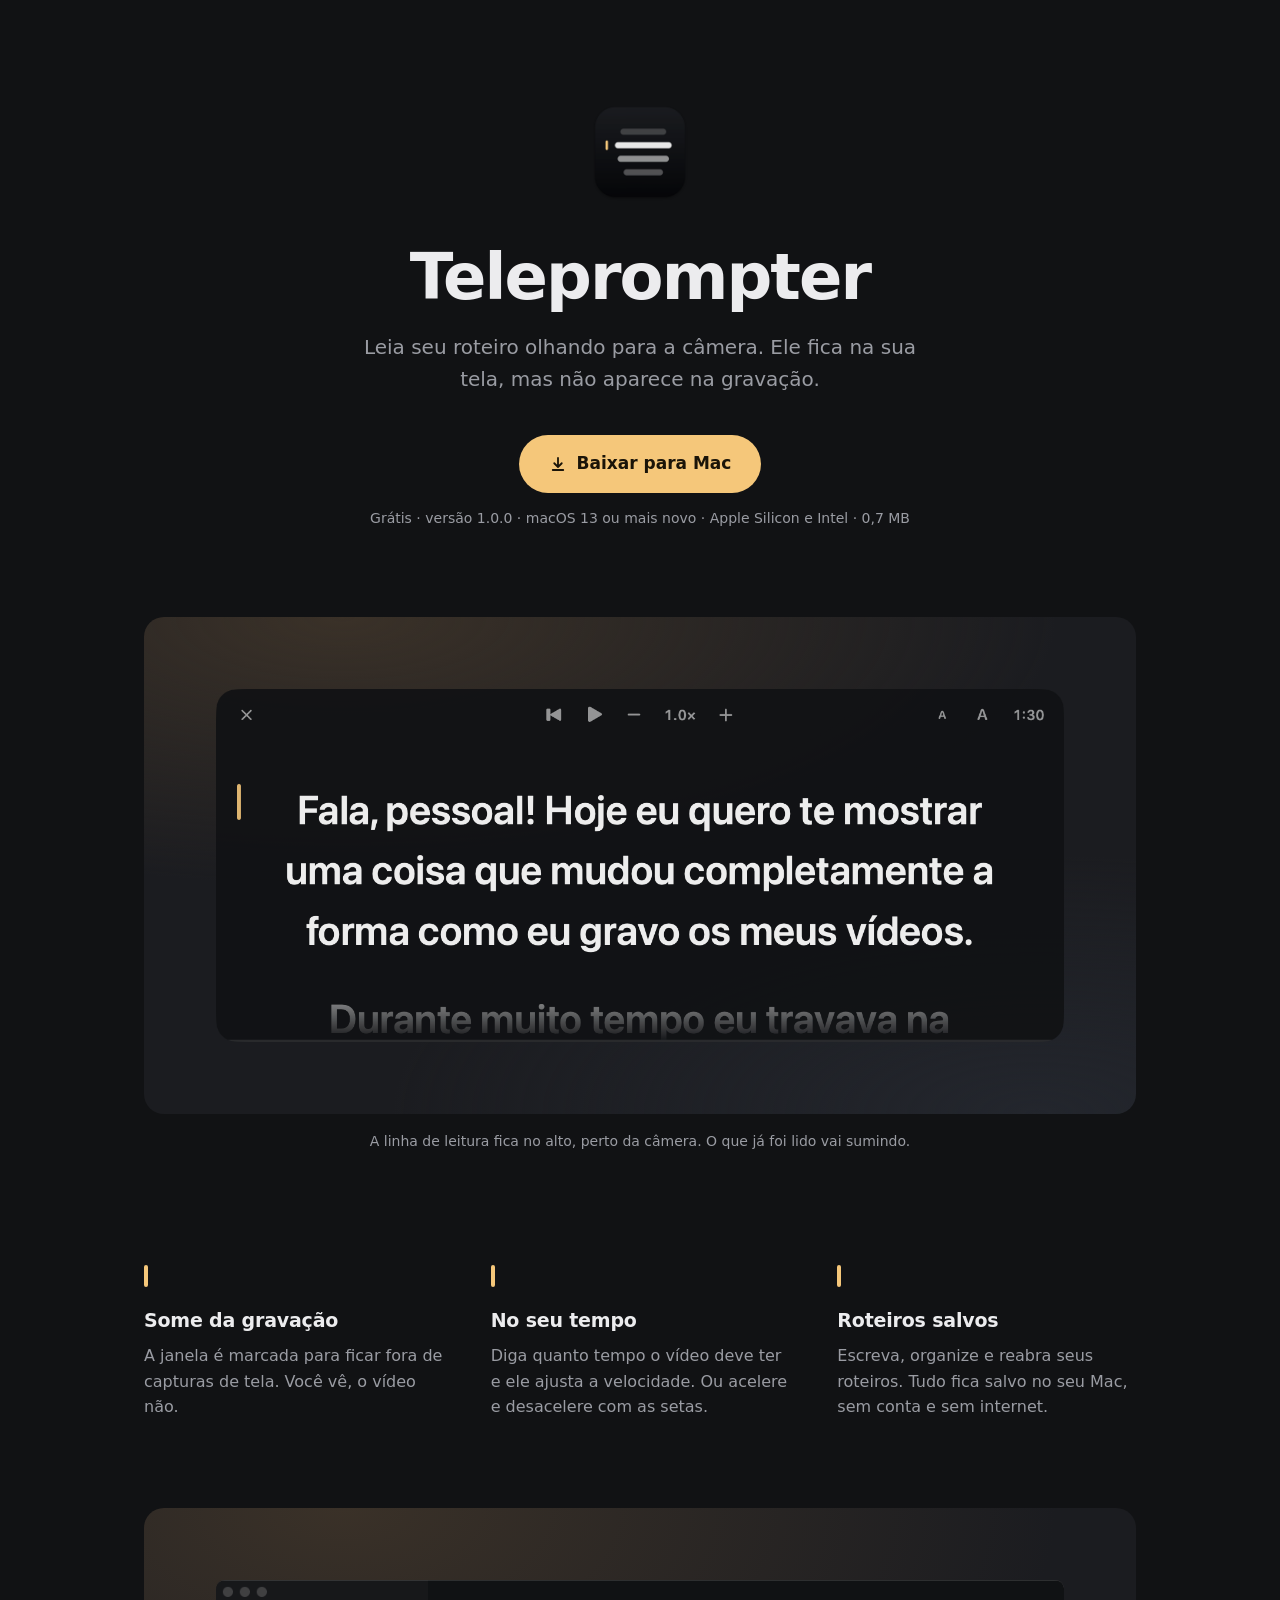
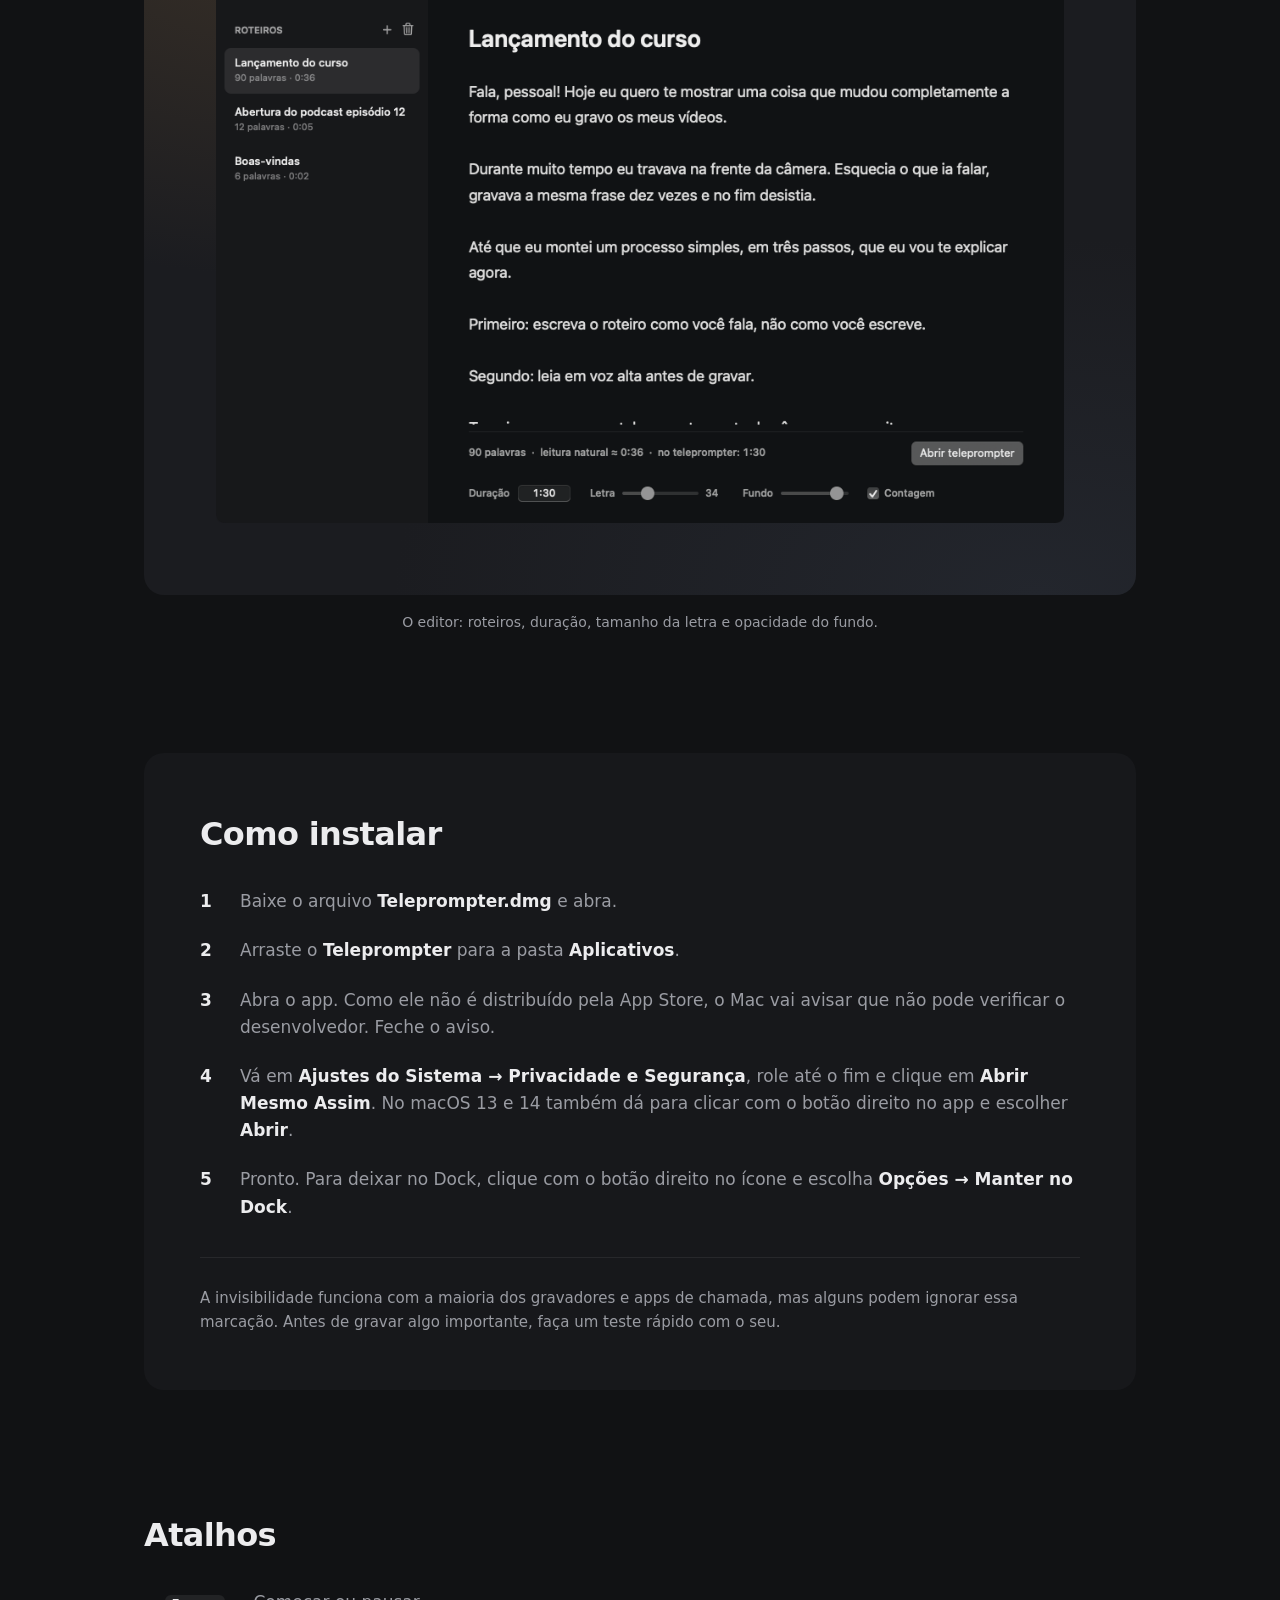
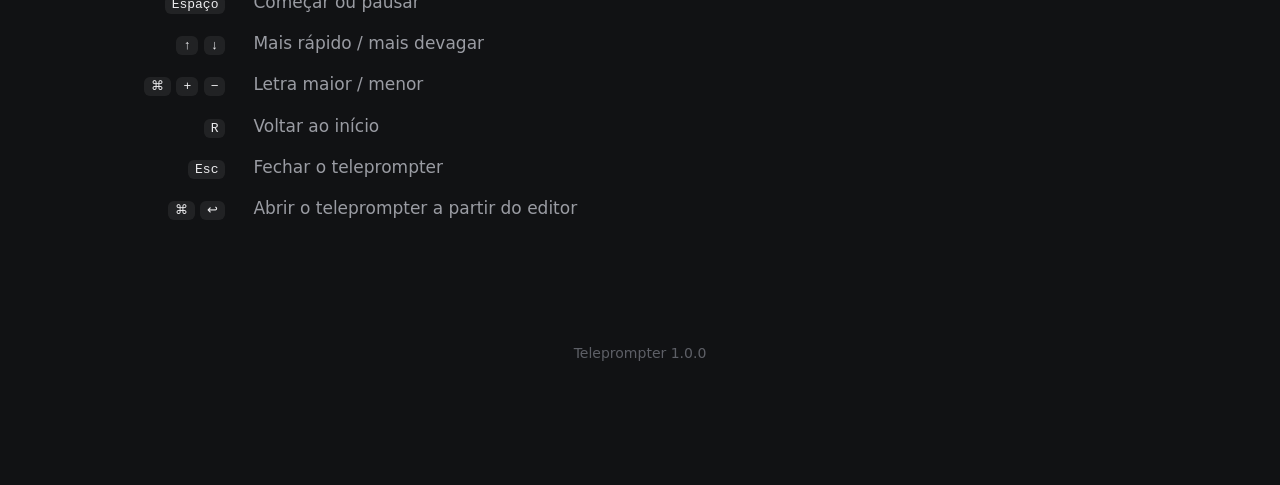
==== index.html @ ff41365c "Página de download v1.0.0" ====
<!doctype html>
<html lang="pt-BR">
<head>
<meta charset="utf-8">
<meta name="viewport" content="width=device-width, initial-scale=1">
<title>Teleprompter para Mac</title>
<meta name="description" content="Leia seu roteiro olhando para a câmera. Fica na sua tela e não aparece na gravação.">
<meta property="og:title" content="Teleprompter para Mac">
<meta property="og:description" content="Leia seu roteiro olhando para a câmera. Fica na sua tela e não aparece na gravação.">
<meta property="og:image" content="assets/teleprompter.png">
<link rel="icon" href="assets/icon.png">
<style>
  :root {
    --bg: #111214;
    --surface: #17181b;
    --text: #ececee;
    --muted: #9a9ca3;
    --faint: rgba(255,255,255,.07);
    --amber: #f5c77a;
    --radius: 20px;
  }
  * { box-sizing: border-box; margin: 0; }
  body {
    background: var(--bg); color: var(--text);
    font: 17px/1.6 -apple-system, BlinkMacSystemFont, "SF Pro Text", "Inter", system-ui, sans-serif;
    -webkit-font-smoothing: antialiased;
  }
  main { max-width: 1040px; margin: 0 auto; padding: 96px 24px 120px; }
  header { text-align: center; }
  header img.icon { width: 112px; height: 112px; }
  h1 { font-size: clamp(40px, 6vw, 64px); line-height: 1.05; letter-spacing: -.03em; font-weight: 700; margin-top: 28px; }
  .lead { color: var(--muted); font-size: 20px; max-width: 560px; margin: 20px auto 0; }
  .download { margin-top: 40px; display: flex; flex-direction: column; align-items: center; gap: 14px; }
  .btn {
    display: inline-flex; align-items: center; gap: 10px;
    background: var(--amber); color: #1a1408; text-decoration: none;
    font-weight: 600; font-size: 17px; padding: 15px 30px; border-radius: 999px;
    transition: transform .15s ease, opacity .15s ease;
  }
  .btn:hover { transform: translateY(-1px); opacity: .92; }
  .meta { color: var(--muted); font-size: 14px; }
  .shot { margin-top: 88px; }
  .stage {
    border-radius: var(--radius); overflow: hidden;
    padding: clamp(20px, 6vw, 72px);
    background:
      radial-gradient(120% 90% at 20% 0%, #3a3128 0%, transparent 60%),
      radial-gradient(100% 80% at 90% 100%, #23262d 0%, transparent 65%),
      #1b1c20;
  }
  .stage img { display: block; width: 100%; height: auto; }
  .caption { color: var(--muted); font-size: 14px; text-align: center; margin-top: 16px; }
  .features { display: grid; grid-template-columns: repeat(3, 1fr); gap: 48px; margin-top: 112px; }
  .features h3 { font-size: 19px; font-weight: 600; letter-spacing: -.01em; }
  .features p { color: var(--muted); margin-top: 8px; font-size: 16px; }
  .features .dot { width: 4px; height: 22px; border-radius: 2px; background: var(--amber); margin-bottom: 18px; }
  section.install { margin-top: 120px; background: var(--surface); border-radius: var(--radius); padding: 56px; }
  h2 { font-size: 32px; letter-spacing: -.02em; font-weight: 700; }
  ol { margin-top: 28px; padding-left: 0; list-style: none; counter-reset: step; display: grid; gap: 22px; }
  ol li { counter-increment: step; display: grid; grid-template-columns: 40px 1fr; color: var(--muted); }
  ol li::before { content: counter(step); color: var(--text); font-weight: 600; font-variant-numeric: tabular-nums; }
  ol li strong { color: var(--text); font-weight: 600; }
  .note { margin-top: 36px; padding-top: 28px; border-top: 1px solid var(--faint); color: var(--muted); font-size: 15px; }
  kbd { font: 13px ui-monospace, SFMono-Regular, Menlo, monospace; background: var(--faint); padding: 2px 7px; border-radius: 6px; color: var(--text); }
  .keys { margin-top: 120px; }
  .keys dl { margin-top: 28px; display: grid; grid-template-columns: max-content 1fr; gap: 14px 28px; color: var(--muted); }
  .keys dt { text-align: right; }
  footer { margin-top: 120px; text-align: center; color: #5d5f66; font-size: 14px; }
  @media (max-width: 760px) {
    main { padding: 64px 16px 80px; }
    .features { grid-template-columns: 1fr; gap: 36px; margin-top: 80px; }
    section.install { padding: 32px 24px; margin-top: 80px; }
    .shot { margin-top: 64px; }
  }
</style>
</head>
<body>
<main>
  <header>
    <img class="icon" src="assets/icon.png" alt="">
    <h1>Teleprompter</h1>
    <p class="lead">Leia seu roteiro olhando para a câmera. Ele fica na sua tela, mas não aparece na gravação.</p>
    <div class="download">
      <a class="btn" href="https://github.com/owesleycampos/teleprompter/releases/latest/download/Teleprompter.dmg">
        <svg width="18" height="18" viewBox="0 0 24 24" fill="none" stroke="currentColor" stroke-width="2.4" stroke-linecap="round" stroke-linejoin="round" aria-hidden="true"><path d="M12 4v12m0 0-5-5m5 5 5-5M5 20h14"/></svg>
        Baixar para Mac
      </a>
      <span class="meta">Grátis · versão 1.0.0 · macOS 13 ou mais novo · Apple Silicon e Intel · 0,7 MB</span>
    </div>
  </header>

  <div class="shot">
    <div class="stage"><img src="assets/teleprompter.png" alt="Janela do teleprompter mostrando o roteiro com a linha de leitura em destaque"></div>
    <p class="caption">A linha de leitura fica no alto, perto da câmera. O que já foi lido vai sumindo.</p>
  </div>

  <div class="features">
    <div><div class="dot"></div><h3>Some da gravação</h3><p>A janela é marcada para ficar fora de capturas de tela. Você vê, o vídeo não.</p></div>
    <div><div class="dot"></div><h3>No seu tempo</h3><p>Diga quanto tempo o vídeo deve ter e ele ajusta a velocidade. Ou acelere e desacelere com as setas.</p></div>
    <div><div class="dot"></div><h3>Roteiros salvos</h3><p>Escreva, organize e reabra seus roteiros. Tudo fica salvo no seu Mac, sem conta e sem internet.</p></div>
  </div>

  <div class="shot">
    <div class="stage"><img src="assets/editor.png" alt="Editor de roteiros com lista à esquerda e texto no centro"></div>
    <p class="caption">O editor: roteiros, duração, tamanho da letra e opacidade do fundo.</p>
  </div>

  <section class="install">
    <h2>Como instalar</h2>
    <ol>
      <li><span>Baixe o arquivo <strong>Teleprompter.dmg</strong> e abra.</span></li>
      <li><span>Arraste o <strong>Teleprompter</strong> para a pasta <strong>Aplicativos</strong>.</span></li>
      <li><span>Abra o app. Como ele não é distribuído pela App Store, o Mac vai avisar que não pode verificar o desenvolvedor. Feche o aviso.</span></li>
      <li><span>Vá em <strong>Ajustes do Sistema → Privacidade e Segurança</strong>, role até o fim e clique em <strong>Abrir Mesmo Assim</strong>. No macOS 13 e 14 também dá para clicar com o botão direito no app e escolher <strong>Abrir</strong>.</span></li>
      <li><span>Pronto. Para deixar no Dock, clique com o botão direito no ícone e escolha <strong>Opções → Manter no Dock</strong>.</span></li>
    </ol>
    <p class="note">A invisibilidade funciona com a maioria dos gravadores e apps de chamada, mas alguns podem ignorar essa marcação. Antes de gravar algo importante, faça um teste rápido com o seu.</p>
  </section>

  <section class="keys">
    <h2>Atalhos</h2>
    <dl>
      <dt><kbd>Espaço</kbd></dt><dd>Começar ou pausar</dd>
      <dt><kbd>↑</kbd> <kbd>↓</kbd></dt><dd>Mais rápido / mais devagar</dd>
      <dt><kbd>⌘</kbd> <kbd>+</kbd> <kbd>−</kbd></dt><dd>Letra maior / menor</dd>
      <dt><kbd>R</kbd></dt><dd>Voltar ao início</dd>
      <dt><kbd>Esc</kbd></dt><dd>Fechar o teleprompter</dd>
      <dt><kbd>⌘</kbd> <kbd>↩</kbd></dt><dd>Abrir o teleprompter a partir do editor</dd>
    </dl>
  </section>

  <footer>Teleprompter 1.0.0</footer>
</main>
</body>
</html>
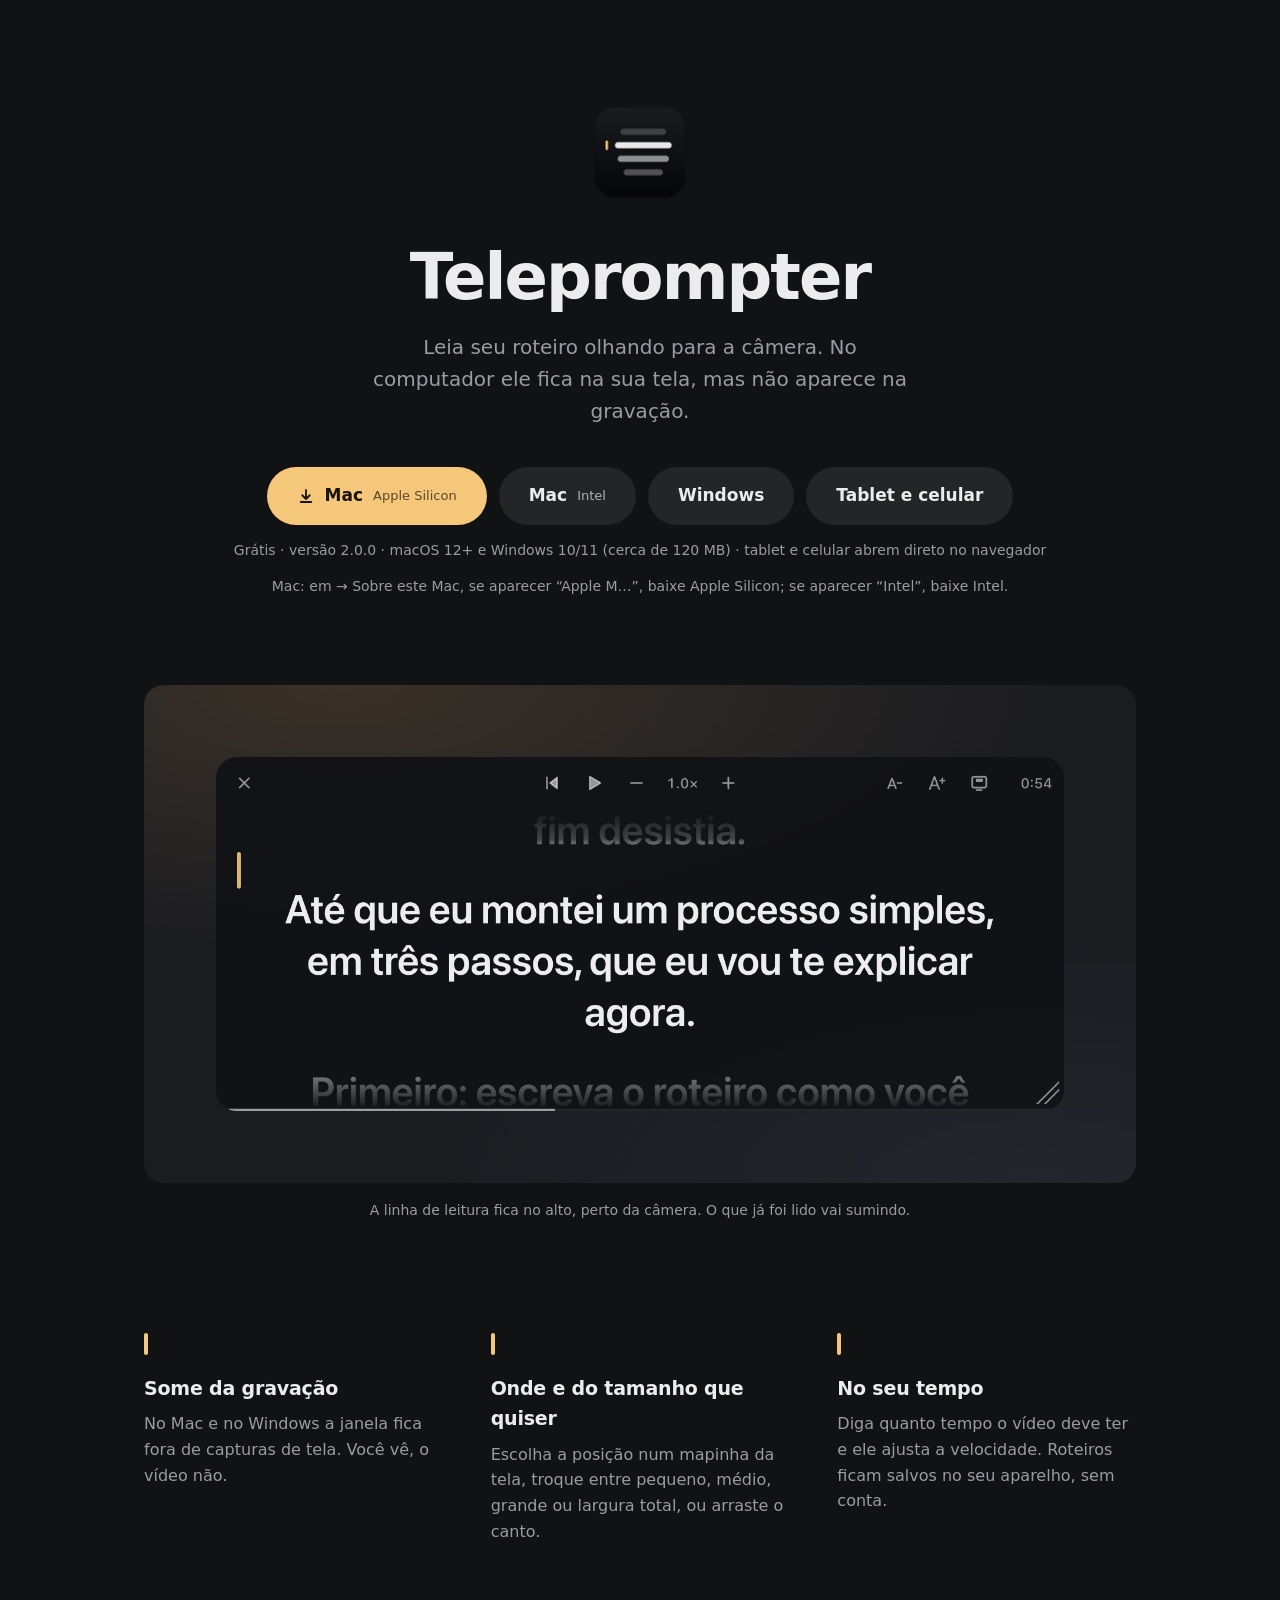
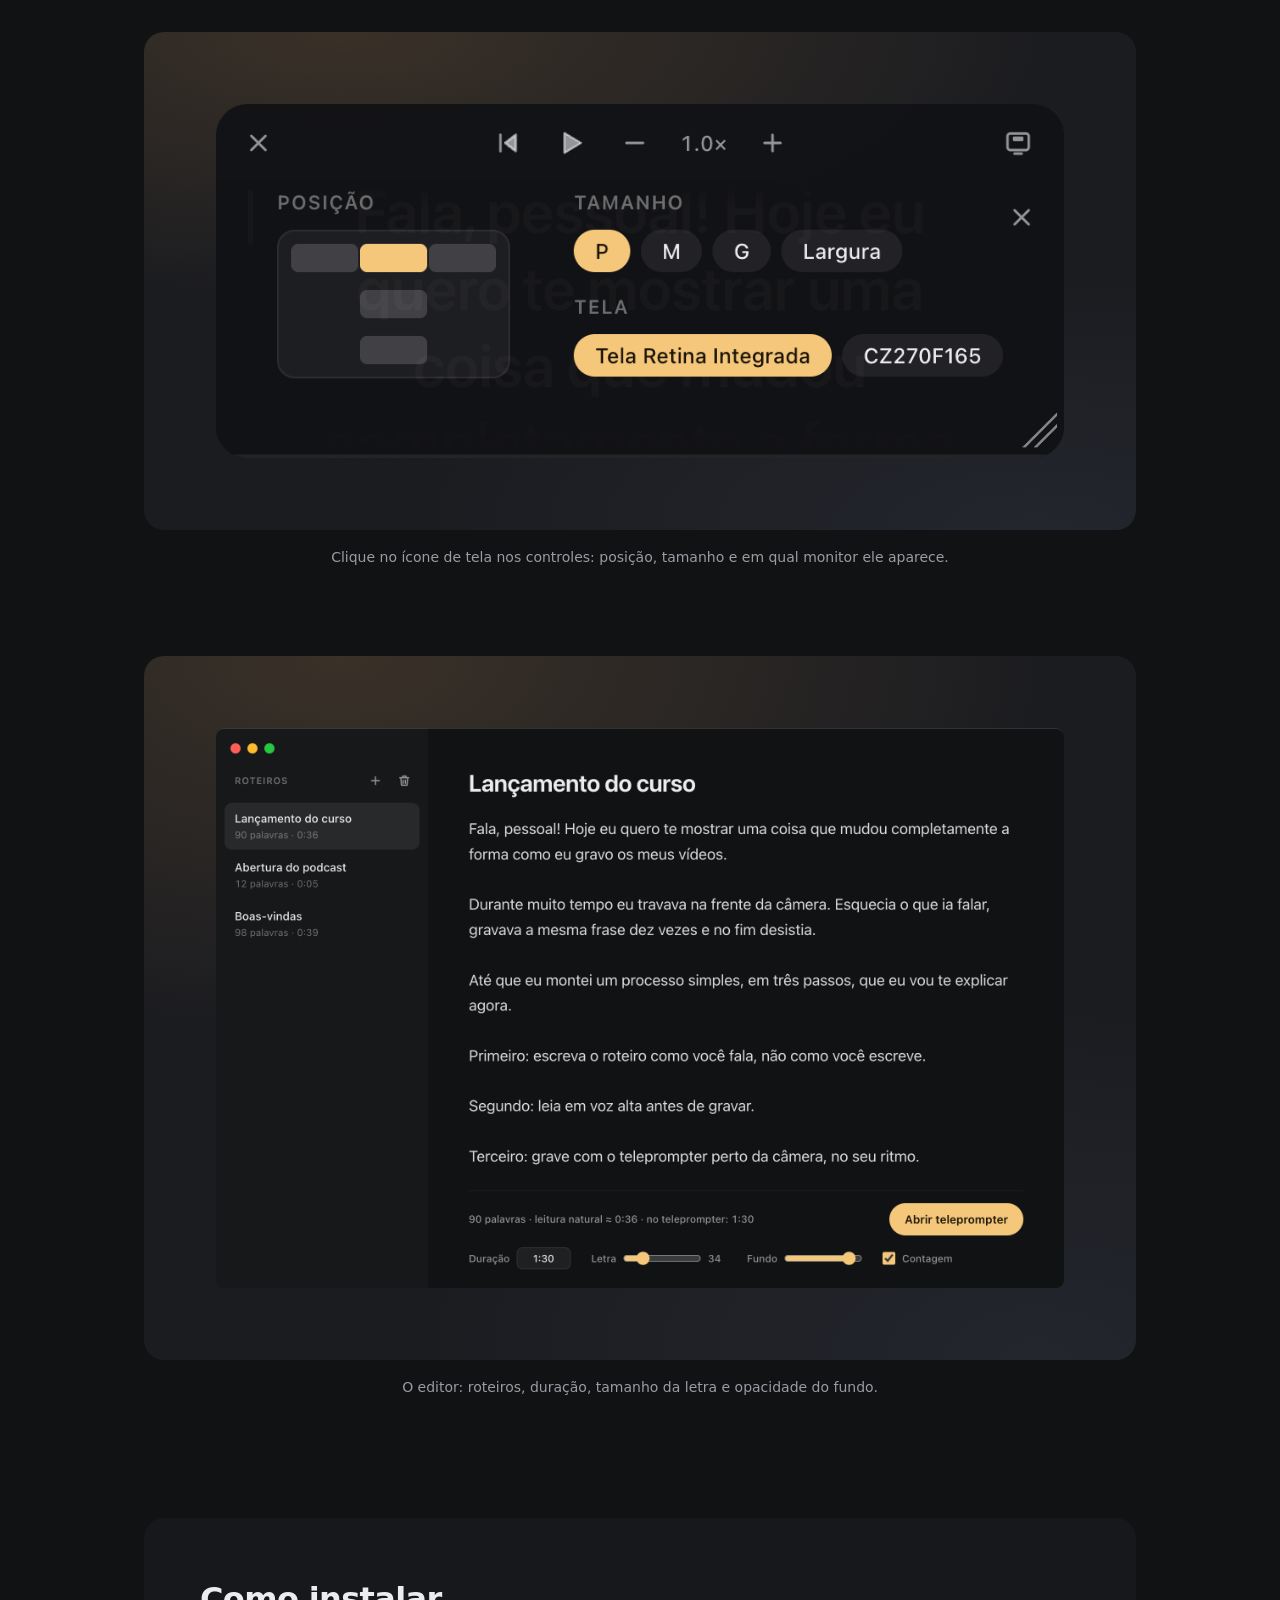
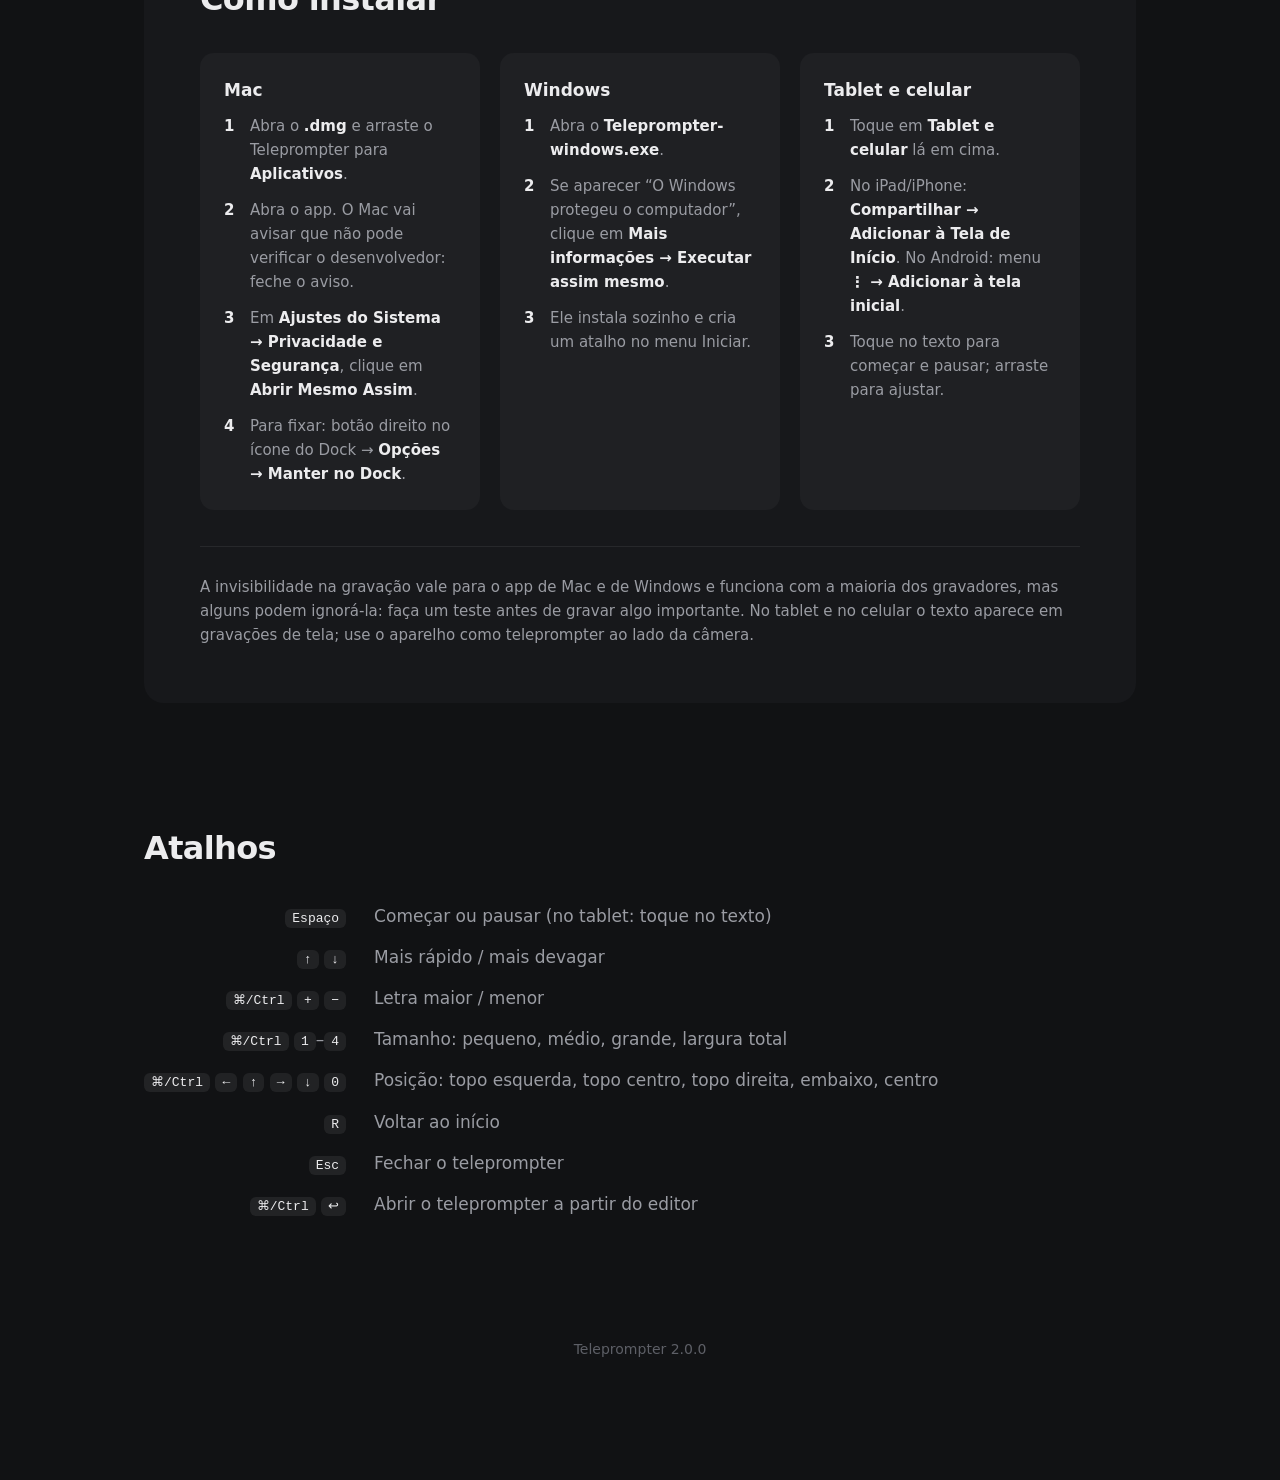
==== commit 8c401c10: "Página e versão web v2.0.0" ====
--- a/index.html
+++ b/index.html
@@ -72,6 +72,16 @@
     section.install { padding: 32px 24px; margin-top: 80px; }
     .shot { margin-top: 64px; }
   }
+  .btns { display: flex; flex-wrap: wrap; gap: 12px; justify-content: center; }
+  .btn.secondary { background: rgba(255,255,255,.08); color: var(--text); }
+  .btn.secondary:hover { background: rgba(255,255,255,.13); opacity: 1; }
+  .btn small { font-weight: 500; opacity: .7; font-size: 13px; }
+  .platforms { display: grid; grid-template-columns: repeat(3, 1fr); gap: 20px; margin-top: 28px; }
+  .platforms h3 { font-size: 17px; font-weight: 600; margin-bottom: 10px; }
+  .platforms ol { margin-top: 0; gap: 12px; font-size: 15px; }
+  .platforms ol li { grid-template-columns: 26px 1fr; }
+  .card { background: rgba(255,255,255,.035); border-radius: 14px; padding: 24px; }
+  @media (max-width: 900px) { .platforms { grid-template-columns: 1fr; } }
 </style>
 </head>
 <body>
@@ -79,13 +89,19 @@
   <header>
     <img class="icon" src="assets/icon.png" alt="">
     <h1>Teleprompter</h1>
-    <p class="lead">Leia seu roteiro olhando para a câmera. Ele fica na sua tela, mas não aparece na gravação.</p>
+    <p class="lead">Leia seu roteiro olhando para a câmera. No computador ele fica na sua tela, mas não aparece na gravação.</p>
     <div class="download">
-      <a class="btn" href="https://github.com/owesleycampos/teleprompter/releases/latest/download/Teleprompter.dmg">
-        <svg width="18" height="18" viewBox="0 0 24 24" fill="none" stroke="currentColor" stroke-width="2.4" stroke-linecap="round" stroke-linejoin="round" aria-hidden="true"><path d="M12 4v12m0 0-5-5m5 5 5-5M5 20h14"/></svg>
-        Baixar para Mac
-      </a>
-      <span class="meta">Grátis · versão 1.0.0 · macOS 13 ou mais novo · Apple Silicon e Intel · 0,7 MB</span>
+      <div class="btns" id="btns">
+        <a class="btn" data-os="mac" href="https://github.com/owesleycampos/teleprompter/releases/latest/download/Teleprompter-mac-arm64.dmg">
+          <svg width="18" height="18" viewBox="0 0 24 24" fill="none" stroke="currentColor" stroke-width="2.4" stroke-linecap="round" stroke-linejoin="round" aria-hidden="true"><path d="M12 4v12m0 0-5-5m5 5 5-5M5 20h14"/></svg>
+          Mac <small>Apple Silicon</small>
+        </a>
+        <a class="btn secondary" data-os="mac-intel" href="https://github.com/owesleycampos/teleprompter/releases/latest/download/Teleprompter-mac-x64.dmg">Mac <small>Intel</small></a>
+        <a class="btn secondary" data-os="win" href="https://github.com/owesleycampos/teleprompter/releases/latest/download/Teleprompter-windows.exe">Windows</a>
+        <a class="btn secondary" data-os="tablet" href="app/web/">Tablet e celular</a>
+      </div>
+      <span class="meta">Grátis · versão 2.0.0 · macOS 12+ e Windows 10/11 (cerca de 120 MB) · tablet e celular abrem direto no navegador</span>
+      <span class="meta">Mac: em  → Sobre este Mac, se aparecer “Apple M…”, baixe Apple Silicon; se aparecer “Intel”, baixe Intel.</span>
     </div>
   </header>
 
@@ -95,9 +111,14 @@
   </div>
 
   <div class="features">
-    <div><div class="dot"></div><h3>Some da gravação</h3><p>A janela é marcada para ficar fora de capturas de tela. Você vê, o vídeo não.</p></div>
-    <div><div class="dot"></div><h3>No seu tempo</h3><p>Diga quanto tempo o vídeo deve ter e ele ajusta a velocidade. Ou acelere e desacelere com as setas.</p></div>
-    <div><div class="dot"></div><h3>Roteiros salvos</h3><p>Escreva, organize e reabra seus roteiros. Tudo fica salvo no seu Mac, sem conta e sem internet.</p></div>
+    <div><div class="dot"></div><h3>Some da gravação</h3><p>No Mac e no Windows a janela fica fora de capturas de tela. Você vê, o vídeo não.</p></div>
+    <div><div class="dot"></div><h3>Onde e do tamanho que quiser</h3><p>Escolha a posição num mapinha da tela, troque entre pequeno, médio, grande ou largura total, ou arraste o canto.</p></div>
+    <div><div class="dot"></div><h3>No seu tempo</h3><p>Diga quanto tempo o vídeo deve ter e ele ajusta a velocidade. Roteiros ficam salvos no seu aparelho, sem conta.</p></div>
+  </div>
+
+  <div class="shot">
+    <div class="stage"><img src="assets/layout.png" alt="Painel de posição e tamanho do teleprompter"></div>
+    <p class="caption">Clique no ícone de tela nos controles: posição, tamanho e em qual monitor ele aparece.</p>
   </div>
 
   <div class="shot">
@@ -107,29 +128,65 @@
 
   <section class="install">
     <h2>Como instalar</h2>
-    <ol>
-      <li><span>Baixe o arquivo <strong>Teleprompter.dmg</strong> e abra.</span></li>
-      <li><span>Arraste o <strong>Teleprompter</strong> para a pasta <strong>Aplicativos</strong>.</span></li>
-      <li><span>Abra o app. Como ele não é distribuído pela App Store, o Mac vai avisar que não pode verificar o desenvolvedor. Feche o aviso.</span></li>
-      <li><span>Vá em <strong>Ajustes do Sistema → Privacidade e Segurança</strong>, role até o fim e clique em <strong>Abrir Mesmo Assim</strong>. No macOS 13 e 14 também dá para clicar com o botão direito no app e escolher <strong>Abrir</strong>.</span></li>
-      <li><span>Pronto. Para deixar no Dock, clique com o botão direito no ícone e escolha <strong>Opções → Manter no Dock</strong>.</span></li>
-    </ol>
-    <p class="note">A invisibilidade funciona com a maioria dos gravadores e apps de chamada, mas alguns podem ignorar essa marcação. Antes de gravar algo importante, faça um teste rápido com o seu.</p>
+    <div class="platforms">
+      <div class="card">
+        <h3>Mac</h3>
+        <ol>
+          <li><span>Abra o <strong>.dmg</strong> e arraste o Teleprompter para <strong>Aplicativos</strong>.</span></li>
+          <li><span>Abra o app. O Mac vai avisar que não pode verificar o desenvolvedor: feche o aviso.</span></li>
+          <li><span>Em <strong>Ajustes do Sistema → Privacidade e Segurança</strong>, clique em <strong>Abrir Mesmo Assim</strong>.</span></li>
+          <li><span>Para fixar: botão direito no ícone do Dock → <strong>Opções → Manter no Dock</strong>.</span></li>
+        </ol>
+      </div>
+      <div class="card">
+        <h3>Windows</h3>
+        <ol>
+          <li><span>Abra o <strong>Teleprompter-windows.exe</strong>.</span></li>
+          <li><span>Se aparecer “O Windows protegeu o computador”, clique em <strong>Mais informações → Executar assim mesmo</strong>.</span></li>
+          <li><span>Ele instala sozinho e cria um atalho no menu Iniciar.</span></li>
+        </ol>
+      </div>
+      <div class="card">
+        <h3>Tablet e celular</h3>
+        <ol>
+          <li><span>Toque em <strong>Tablet e celular</strong> lá em cima.</span></li>
+          <li><span>No iPad/iPhone: <strong>Compartilhar → Adicionar à Tela de Início</strong>. No Android: menu <strong>⋮ → Adicionar à tela inicial</strong>.</span></li>
+          <li><span>Toque no texto para começar e pausar; arraste para ajustar.</span></li>
+        </ol>
+      </div>
+    </div>
+    <p class="note">A invisibilidade na gravação vale para o app de Mac e de Windows e funciona com a maioria dos gravadores, mas alguns podem ignorá-la: faça um teste antes de gravar algo importante. No tablet e no celular o texto aparece em gravações de tela; use o aparelho como teleprompter ao lado da câmera.</p>
   </section>
 
   <section class="keys">
     <h2>Atalhos</h2>
     <dl>
-      <dt><kbd>Espaço</kbd></dt><dd>Começar ou pausar</dd>
+      <dt><kbd>Espaço</kbd></dt><dd>Começar ou pausar (no tablet: toque no texto)</dd>
       <dt><kbd>↑</kbd> <kbd>↓</kbd></dt><dd>Mais rápido / mais devagar</dd>
-      <dt><kbd>⌘</kbd> <kbd>+</kbd> <kbd>−</kbd></dt><dd>Letra maior / menor</dd>
+      <dt><kbd>⌘/Ctrl</kbd> <kbd>+</kbd> <kbd>−</kbd></dt><dd>Letra maior / menor</dd>
+      <dt><kbd>⌘/Ctrl</kbd> <kbd>1</kbd>–<kbd>4</kbd></dt><dd>Tamanho: pequeno, médio, grande, largura total</dd>
+      <dt><kbd>⌘/Ctrl</kbd> <kbd>←</kbd> <kbd>↑</kbd> <kbd>→</kbd> <kbd>↓</kbd> <kbd>0</kbd></dt><dd>Posição: topo esquerda, topo centro, topo direita, embaixo, centro</dd>
       <dt><kbd>R</kbd></dt><dd>Voltar ao início</dd>
       <dt><kbd>Esc</kbd></dt><dd>Fechar o teleprompter</dd>
-      <dt><kbd>⌘</kbd> <kbd>↩</kbd></dt><dd>Abrir o teleprompter a partir do editor</dd>
+      <dt><kbd>⌘/Ctrl</kbd> <kbd>↩</kbd></dt><dd>Abrir o teleprompter a partir do editor</dd>
     </dl>
   </section>
 
-  <footer>Teleprompter 1.0.0</footer>
+  <footer>Teleprompter 2.0.0</footer>
 </main>
+<script>
+  // Destaca o botão do sistema de quem está visitando
+  (function () {
+    var ua = navigator.userAgent, os = null;
+    if (/iPad|iPhone|Android/i.test(ua) || (/Macintosh/.test(ua) && navigator.maxTouchPoints > 1)) os = 'tablet';
+    else if (/Windows/.test(ua)) os = 'win';
+    else if (/Macintosh/.test(ua)) os = 'mac';
+    if (!os || os === 'mac') return;
+    var btns = document.getElementById('btns');
+    btns.querySelectorAll('.btn').forEach(function (b) { b.classList.toggle('secondary', b.dataset.os !== os); });
+    var main = btns.querySelector('[data-os="' + os + '"]');
+    btns.insertBefore(main, btns.firstChild);
+  })();
+</script>
 </body>
 </html>
